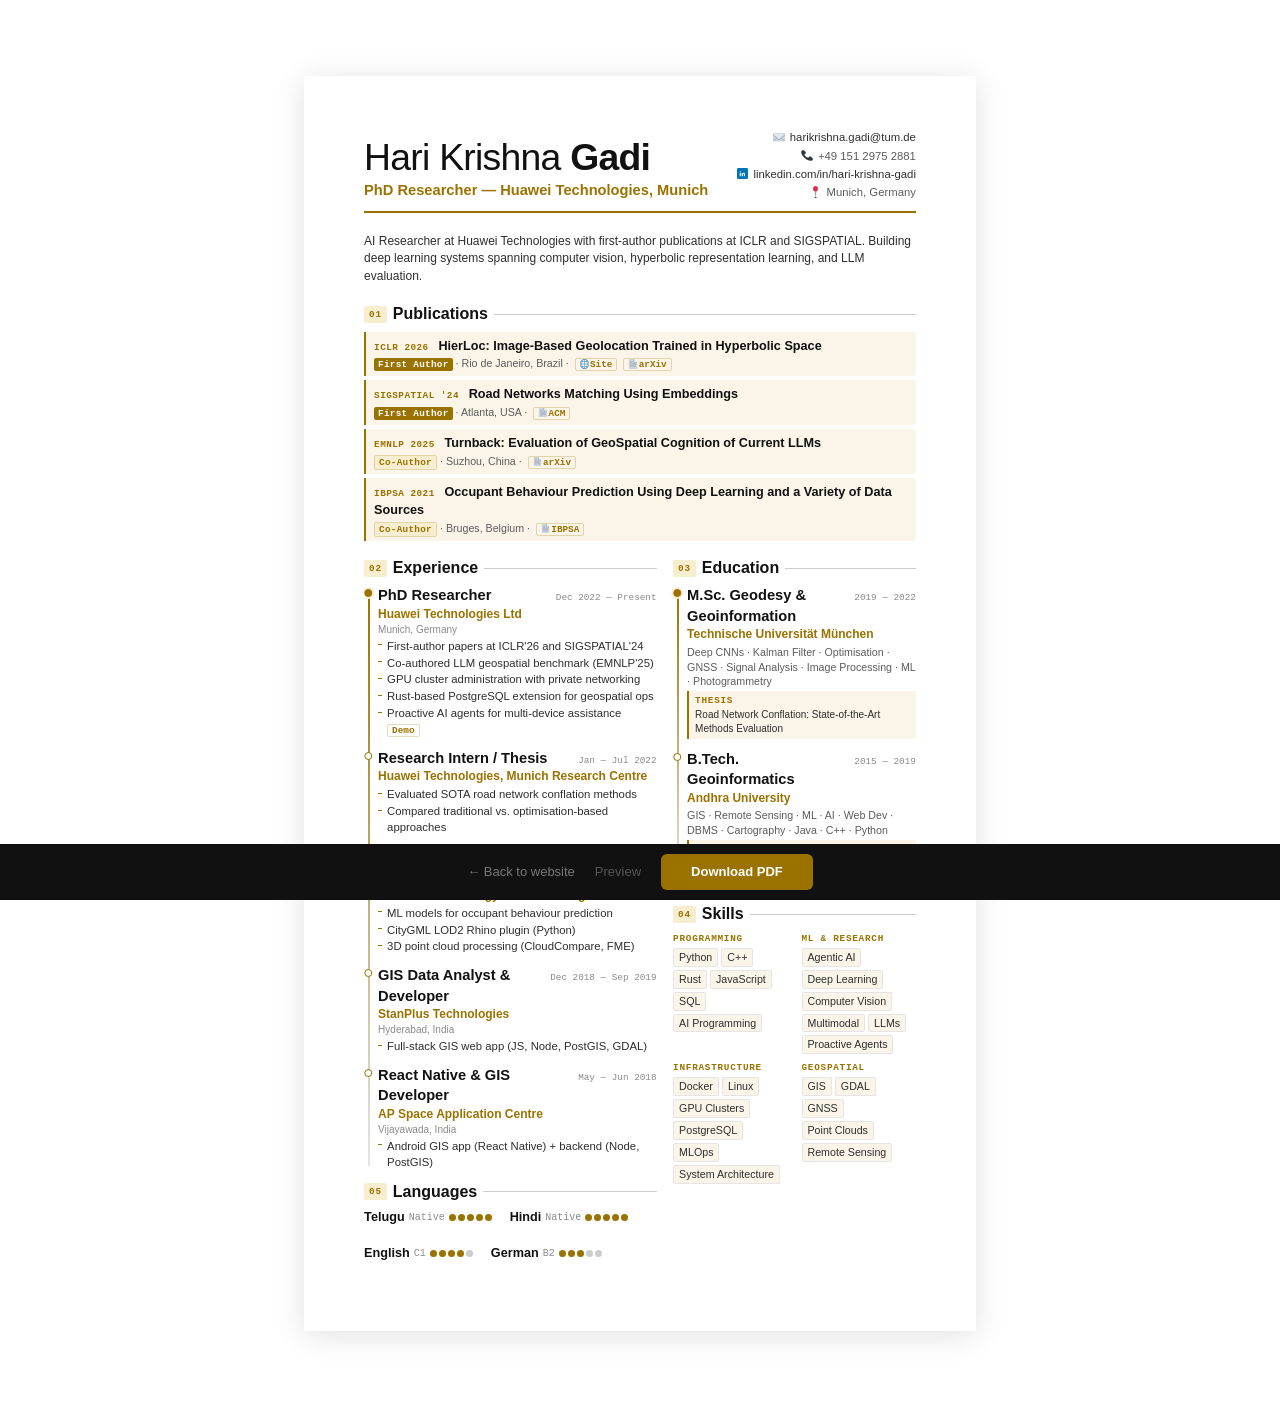
==== cv.html @ 28aafffc "Replace old site with personal portfolio Portfolio website with CV, publications, project demos (PAg" ====
<!DOCTYPE html>
<html lang="en">
<head>
<meta charset="UTF-8">
<title>Hari Krishna Gadi — CV</title>
<style>
  *, *::before, *::after { margin: 0; padding: 0; box-sizing: border-box; }

  @page {
    size: A4;
    margin: 14mm 16mm 12mm 16mm;
  }

  :root {
    --gold: #9a7200;
    --gold-pale: #f7edcf;
    --gold-bg: #faf5e8;
    --ink: #111;
    --ink-2: #2e2e2e;
    --ink-3: #5c5c5c;
    --ink-4: #8a8a8a;
    --rule: #ccc;
    --rule-lt: #e5e5e5;
    --white: #fff;
    --ff: -apple-system, "SF Pro Text", "Helvetica Neue", Helvetica, Arial, sans-serif;
    --fm: "SF Mono", Menlo, Consolas, "Liberation Mono", monospace;
  }

  body {
    font-family: var(--ff);
    font-size: 10pt;
    line-height: 1.4;
    color: var(--ink);
    background: var(--white);
    -webkit-print-color-adjust: exact;
    print-color-adjust: exact;
  }

  a { color: var(--gold); text-decoration: none; }

  /* ── SHEET (screen preview wrapper) ── */
  .sheet {
    width: 100%;
    max-width: 178mm; /* A4 minus margins: 210 - 16 - 16 */
    margin: 0 auto;
  }

  /* ── HEADER ── */
  .h-wrap {
    border-bottom: 2.5px solid var(--gold);
    padding-bottom: 10px;
    margin-bottom: 14px;
  }

  .h-row {
    display: flex;
    justify-content: space-between;
    align-items: flex-end;
  }

  .h-name {
    font-size: 28pt;
    font-weight: 300;
    letter-spacing: -0.02em;
    line-height: 1;
  }
  .h-name strong {
    font-weight: 800;
  }

  .h-title {
    font-size: 11pt;
    font-weight: 600;
    color: var(--gold);
    margin-top: 4px;
  }

  .h-info {
    text-align: right;
    font-size: 8.5pt;
    color: var(--ink-3);
    line-height: 1.6;
  }
  .h-info a { color: var(--ink-2); }

  /* ── ICONS ── */
  .ico {
    display: inline-block;
    width: 1em;
    height: 1em;
    vertical-align: -0.15em;
    margin-right: 2px;
  }

  /* ── SECTIONS ── */
  .s { margin-bottom: 16px; }

  .s-bar {
    display: flex;
    align-items: center;
    gap: 6px;
    margin-bottom: 6px;
  }

  .s-tag {
    font-family: var(--fm);
    font-size: 7pt;
    font-weight: 700;
    color: var(--gold);
    background: var(--gold-pale);
    padding: 2px 5px;
    border-radius: 2px;
    letter-spacing: 0.08em;
  }

  .s-label {
    font-size: 12pt;
    font-weight: 700;
    color: var(--ink);
  }

  .s-rule {
    flex: 1;
    height: 1px;
    background: var(--rule);
  }

  /* ── PUBLICATIONS ── */
  .p-list {
    display: block;
  }

  .p-card {
    display: block;
    padding: 5px 8px;
    border-left: 2.5px solid var(--gold);
    background: var(--gold-bg);
    border-radius: 0 3px 3px 0;
    margin-bottom: 4px;
  }

  .p-top {
    display: block;
  }

  .p-venue {
    font-family: var(--fm);
    font-size: 7pt;
    font-weight: 700;
    color: var(--gold);
    letter-spacing: 0.05em;
    text-transform: uppercase;
    margin-right: 6px;
  }

  .p-name {
    font-size: 9.5pt;
    font-weight: 600;
    color: var(--ink);
    line-height: 1.3;
  }

  .p-sub {
    font-size: 8pt;
    color: var(--ink-3);
    margin-top: 1px;
  }
  .p-author {
    font-family: var(--fm);
    font-size: 7pt;
    font-weight: 700;
    padding: 1px 4px;
    border-radius: 2px;
    letter-spacing: 0.03em;
  }
  .p-author-first {
    color: var(--white);
    background: var(--gold);
  }
  .p-author-co {
    color: var(--gold);
    background: var(--gold-pale);
    border: 1px solid rgba(154,114,0,0.2);
  }
  .p-sub a {
    font-family: var(--fm);
    font-size: 7pt;
    font-weight: 600;
    color: var(--gold);
    border: 1px solid rgba(154,114,0,0.25);
    padding: 0px 4px;
    border-radius: 2px;
    margin-left: 3px;
  }
  .p-sub .ico { margin-right: 1px; }

  /* ── TWO COLUMNS (float-based for WeasyPrint page breaking) ── */
  .two { overflow: hidden; }
  .two-left  { float: left; width: 53%; }
  .two-right { float: right; width: 44%; }

  /* ── TIMELINE ── */
  .tl {
    position: relative;
    padding-left: 14px;
  }

  .tl::after {
    content: "";
    position: absolute;
    left: 3.5px;
    top: 5px;
    bottom: 5px;
    width: 2px;
    background: linear-gradient(180deg, var(--gold) 0%, var(--rule-lt) 100%);
  }

  .t {
    position: relative;
    margin-bottom: 10px;
  }
  .t:last-child { margin-bottom: 0; }

  .t::before {
    content: "";
    position: absolute;
    left: -14px;
    top: 4px;
    width: 8px;
    height: 8px;
    border-radius: 50%;
    border: 1.5px solid var(--gold);
    background: var(--white);
    z-index: 1;
    transform: translateX(0.3px);
  }
  .t:first-child::before {
    background: var(--gold);
    box-shadow: 0 0 0 2px var(--gold-pale);
  }

  .t-row {
    display: flex;
    justify-content: space-between;
    align-items: baseline;
    gap: 6px;
  }

  .t-role {
    font-size: 11pt;
    font-weight: 700;
    color: var(--ink);
  }

  .t-when {
    font-family: var(--fm);
    font-size: 7pt;
    color: var(--ink-4);
    white-space: nowrap;
    flex-shrink: 0;
  }

  .t-org {
    font-size: 9pt;
    font-weight: 600;
    color: var(--gold);
  }

  .t-loc {
    font-size: 7.5pt;
    color: var(--ink-4);
  }

  .t-pts {
    list-style: none;
    margin-top: 2px;
  }

  .t-pts li {
    font-size: 8.5pt;
    color: var(--ink-2);
    padding-left: 9px;
    position: relative;
    line-height: 1.4;
    margin-bottom: 1px;
  }

  .t-pts li::before {
    content: "";
    position: absolute;
    left: 0;
    top: 5.5px;
    width: 4px;
    height: 1px;
    background: var(--gold);
  }

  /* ── EDUCATION ── */
  .e-courses {
    font-size: 8pt;
    color: var(--ink-3);
    line-height: 1.35;
    margin-top: 2px;
  }

  .e-box {
    margin-top: 3px;
    padding: 3px 6px;
    background: var(--gold-bg);
    border-left: 2px solid var(--gold);
    border-radius: 0 2px 2px 0;
  }

  .e-box-tag {
    font-family: var(--fm);
    font-size: 7pt;
    font-weight: 700;
    letter-spacing: 0.08em;
    text-transform: uppercase;
    color: var(--gold);
  }

  .e-box-txt {
    font-size: 7.5pt;
    color: var(--ink-2);
  }

  /* ── SKILLS ── */
  .sk-wrap {
    display: flex;
    flex-wrap: wrap;
    gap: 7px 14px;
  }

  .sk { width: calc(50% - 7px); }

  .sk-cat {
    font-family: var(--fm);
    font-size: 7pt;
    font-weight: 700;
    color: var(--gold);
    letter-spacing: 0.08em;
    text-transform: uppercase;
    margin-bottom: 3px;
  }

  .sk-tags { display: flex; flex-wrap: wrap; gap: 3px; }

  .sk-t {
    font-size: 8pt;
    color: var(--ink-2);
    background: var(--gold-bg);
    border: 1px solid var(--rule-lt);
    padding: 1px 5px;
    border-radius: 2px;
  }

  /* ── LANGUAGES ── */
  .l-row {
    display: flex;
    gap: 18px;
    flex-wrap: wrap;
  }

  .l-item {
    display: flex;
    align-items: center;
    gap: 4px;
  }

  .l-name {
    font-size: 9.5pt;
    font-weight: 600;
    color: var(--ink);
  }

  .l-lvl {
    font-family: var(--fm);
    font-size: 7.5pt;
    color: var(--ink-4);
  }

  .l-dots { display: flex; gap: 2px; }

  .l-dot {
    width: 7px;
    height: 7px;
    border-radius: 50%;
    background: var(--rule);
  }
  .l-dot.f { background: var(--gold); }

  /* ── SCREEN CHROME ── */
  @media screen {
    html { background: #e8e8e8; }
    body { padding: 20mm 16mm 70px 16mm; }
    .sheet {
      max-width: 178mm;
      padding: 14mm 16mm;
      background: #fff;
      box-shadow: 0 4px 30px rgba(0,0,0,0.12);
    }
  }

  .bar {
    position: fixed;
    bottom: 0; left: 0; right: 0;
    height: 56px;
    background: #111;
    display: flex;
    align-items: center;
    justify-content: center;
    gap: 20px;
    z-index: 999;
    font-family: var(--ff);
  }
  .bar a { font-size: 13px; color: #777; }
  .bar a:hover { color: var(--gold); }
  .bar span { font-size: 13px; color: #555; }

  @media print {
    .bar { display: none !important; }
    body { padding: 0; }
    html { background: #fff; }
    .sheet { box-shadow: none; margin: 0; padding: 0; max-width: none; }
  }
</style>
</head>
<body>

<div class="sheet" id="cv">

  <!-- HEADER -->
  <div class="h-wrap">
    <div class="h-row">
      <div>
        <div class="h-name">Hari Krishna <strong>Gadi</strong></div>
        <div class="h-title">PhD Researcher — Huawei Technologies, Munich</div>
      </div>
      <div class="h-info">
        <img class="ico" src="icons/tw-mail.svg" alt=""> <a href="mailto:harikrishna.gadi@tum.de">harikrishna.gadi@tum.de</a><br>
        <img class="ico" src="icons/tw-phone.svg" alt=""> +49 151 2975 2881<br>
        <img class="ico" src="icons/tw-linkedin.svg" alt=""> <a href="https://www.linkedin.com/in/hari-krishna-gadi-b75567138/">linkedin.com/in/hari-krishna-gadi</a><br>
        <img class="ico" src="icons/tw-location.svg" alt=""> Munich, Germany
      </div>
    </div>
  </div>

  <!-- SUMMARY -->
  <div style="font-size: 9pt; color: var(--ink-2); line-height: 1.45; margin-bottom: 12px; padding: 6px 0;">
    AI Researcher at Huawei Technologies with first-author publications at ICLR and SIGSPATIAL. Building deep learning systems spanning computer vision, hyperbolic representation learning, and LLM evaluation.
  </div>

  <!-- PUBLICATIONS -->
  <div class="s">
    <div class="s-bar">
      <span class="s-tag">01</span>
      <span class="s-label">Publications</span>
      <span class="s-rule"></span>
    </div>
    <div class="p-list">
      <div class="p-card">
        <div class="p-top">
          <span class="p-venue">ICLR 2026</span>
          <span class="p-name">HierLoc: Image-Based Geolocation Trained in Hyperbolic Space</span>
        </div>
        <div class="p-sub"><span class="p-author p-author-first">First Author</span> · Rio de Janeiro, Brazil · <a href="https://harikrishnagadi.github.io/iclr-website/"><img class="ico" src="icons/tw-globe.svg" alt="">Site</a> <a href="https://arxiv.org/abs/2601.23064"><img class="ico" src="icons/tw-paper.svg" alt="">arXiv</a></div>
      </div>
      <div class="p-card">
        <div class="p-top">
          <span class="p-venue">SIGSPATIAL '24</span>
          <span class="p-name">Road Networks Matching Using Embeddings</span>
        </div>
        <div class="p-sub"><span class="p-author p-author-first">First Author</span> · Atlanta, USA · <a href="https://dl.acm.org/doi/epdf/10.1145/3687123.3698283"><img class="ico" src="icons/tw-paper.svg" alt="">ACM</a></div>
      </div>
      <div class="p-card">
        <div class="p-top">
          <span class="p-venue">EMNLP 2025</span>
          <span class="p-name">Turnback: Evaluation of GeoSpatial Cognition of Current LLMs</span>
        </div>
        <div class="p-sub"><span class="p-author p-author-co">Co-Author</span> · Suzhou, China · <a href="https://arxiv.org/abs/2509.18173"><img class="ico" src="icons/tw-paper.svg" alt="">arXiv</a></div>
      </div>
      <div class="p-card">
        <div class="p-top">
          <span class="p-venue">IBPSA 2021</span>
          <span class="p-name">Occupant Behaviour Prediction Using Deep Learning and a Variety of Data Sources</span>
        </div>
        <div class="p-sub"><span class="p-author p-author-co">Co-Author</span> · Bruges, Belgium · <a href="https://publications.ibpsa.org/conference/paper/?id=bs2021_30345"><img class="ico" src="icons/tw-paper.svg" alt="">IBPSA</a></div>
      </div>
    </div>
  </div>

  <!-- TWO COLUMNS -->
  <div class="two">

    <!-- LEFT — EXPERIENCE -->
    <div class="two-left">
      <div class="s">
        <div class="s-bar">
          <span class="s-tag">02</span>
          <span class="s-label">Experience</span>
          <span class="s-rule"></span>
        </div>
        <div class="tl">
          <div class="t">
            <div class="t-row">
              <span class="t-role">PhD Researcher</span>
              <span class="t-when">Dec 2022 — Present</span>
            </div>
            <div class="t-org">Huawei Technologies Ltd</div>
            <div class="t-loc">Munich, Germany</div>
            <ul class="t-pts">
              <li>First-author papers at ICLR'26 and SIGSPATIAL'24</li>
              <li>Co-authored LLM geospatial benchmark (EMNLP'25)</li>
              <li>GPU cluster administration with private networking</li>
              <li>Rust-based PostgreSQL extension for geospatial ops</li>
              <li>Proactive AI agents for multi-device assistance <a href="pagents.html" style="font-family:var(--fm);font-size:7pt;font-weight:600;color:var(--gold);border:1px solid rgba(154,114,0,0.25);padding:0px 4px;border-radius:2px;">Demo</a></li>
            </ul>
          </div>
          <div class="t">
            <div class="t-row">
              <span class="t-role">Research Intern / Thesis</span>
              <span class="t-when">Jan — Jul 2022</span>
            </div>
            <div class="t-org">Huawei Technologies, Munich Research Centre</div>
            <ul class="t-pts">
              <li>Evaluated SOTA road network conflation methods</li>
              <li>Compared traditional vs. optimisation-based approaches</li>
            </ul>
          </div>
          <div class="t">
            <div class="t-row">
              <span class="t-role">Student Research Assistant</span>
              <span class="t-when">Jan 2020 — Jun 2022</span>
            </div>
            <div class="t-org">TU Munich — Energy Efficient Design</div>
            <ul class="t-pts">
              <li>ML models for occupant behaviour prediction</li>
              <li>CityGML LOD2 Rhino plugin (Python)</li>
              <li>3D point cloud processing (CloudCompare, FME)</li>
            </ul>
          </div>
          <div class="t">
            <div class="t-row">
              <span class="t-role">GIS Data Analyst & Developer</span>
              <span class="t-when">Dec 2018 — Sep 2019</span>
            </div>
            <div class="t-org">StanPlus Technologies</div>
            <div class="t-loc">Hyderabad, India</div>
            <ul class="t-pts">
              <li>Full-stack GIS web app (JS, Node, PostGIS, GDAL)</li>
            </ul>
          </div>
          <div class="t">
            <div class="t-row">
              <span class="t-role">React Native & GIS Developer</span>
              <span class="t-when">May — Jun 2018</span>
            </div>
            <div class="t-org">AP Space Application Centre</div>
            <div class="t-loc">Vijayawada, India</div>
            <ul class="t-pts">
              <li>Android GIS app (React Native) + backend (Node, PostGIS)</li>
            </ul>
          </div>
        </div>

        <!-- LANGUAGES (below experience) -->
        <div class="s" style="margin-top: 10px;">
          <div class="s-bar">
            <span class="s-tag">05</span>
            <span class="s-label">Languages</span>
            <span class="s-rule"></span>
          </div>
          <div class="l-row">
            <div class="l-item">
              <span class="l-name">Telugu</span><span class="l-lvl">Native</span>
              <div class="l-dots"><div class="l-dot f"></div><div class="l-dot f"></div><div class="l-dot f"></div><div class="l-dot f"></div><div class="l-dot f"></div></div>
            </div>
            <div class="l-item">
              <span class="l-name">Hindi</span><span class="l-lvl">Native</span>
              <div class="l-dots"><div class="l-dot f"></div><div class="l-dot f"></div><div class="l-dot f"></div><div class="l-dot f"></div><div class="l-dot f"></div></div>
            </div>
            <div class="l-item">
              <span class="l-name">English</span><span class="l-lvl">C1</span>
              <div class="l-dots"><div class="l-dot f"></div><div class="l-dot f"></div><div class="l-dot f"></div><div class="l-dot f"></div><div class="l-dot"></div></div>
            </div>
            <div class="l-item">
              <span class="l-name">German</span><span class="l-lvl">B2</span>
              <div class="l-dots"><div class="l-dot f"></div><div class="l-dot f"></div><div class="l-dot f"></div><div class="l-dot"></div><div class="l-dot"></div></div>
            </div>
          </div>
        </div>

      </div>
    </div>

    <!-- RIGHT — EDUCATION, SKILLS -->
    <div class="two-right">

      <div class="s">
        <div class="s-bar">
          <span class="s-tag">03</span>
          <span class="s-label">Education</span>
          <span class="s-rule"></span>
        </div>
        <div class="tl">
          <div class="t">
            <div class="t-row">
              <span class="t-role">M.Sc. Geodesy & Geoinformation</span>
              <span class="t-when">2019 — 2022</span>
            </div>
            <div class="t-org">Technische Universität München</div>
            <div class="e-courses">Deep CNNs · Kalman Filter · Optimisation · GNSS · Signal Analysis · Image Processing · ML · Photogrammetry</div>
            <div class="e-box">
              <div class="e-box-tag">Thesis</div>
              <div class="e-box-txt">Road Network Conflation: State-of-the-Art Methods Evaluation</div>
            </div>
          </div>
          <div class="t">
            <div class="t-row">
              <span class="t-role">B.Tech. Geoinformatics</span>
              <span class="t-when">2015 — 2019</span>
            </div>
            <div class="t-org">Andhra University</div>
            <div class="e-courses">GIS · Remote Sensing · ML · AI · Web Dev · DBMS · Cartography · Java · C++ · Python</div>
            <div class="e-box">
              <div class="e-box-tag">Project</div>
              <div class="e-box-txt">Real-time traffic analysis via YOLO transfer learning</div>
            </div>
          </div>
        </div>
      </div>

      <div class="s">
        <div class="s-bar">
          <span class="s-tag">04</span>
          <span class="s-label">Skills</span>
          <span class="s-rule"></span>
        </div>
        <div class="sk-wrap">
          <div class="sk">
            <div class="sk-cat">Programming</div>
            <div class="sk-tags">
              <span class="sk-t">Python</span><span class="sk-t">C++</span><span class="sk-t">Rust</span><span class="sk-t">JavaScript</span><span class="sk-t">SQL</span><span class="sk-t">AI Programming</span>
            </div>
          </div>
          <div class="sk">
            <div class="sk-cat">ML & Research</div>
            <div class="sk-tags">
              <span class="sk-t">Agentic AI</span><span class="sk-t">Deep Learning</span><span class="sk-t">Computer Vision</span><span class="sk-t">Multimodal</span><span class="sk-t">LLMs</span><span class="sk-t">Proactive Agents</span>
            </div>
          </div>
          <div class="sk">
            <div class="sk-cat">Infrastructure</div>
            <div class="sk-tags">
              <span class="sk-t">Docker</span><span class="sk-t">Linux</span><span class="sk-t">GPU Clusters</span><span class="sk-t">PostgreSQL</span><span class="sk-t">MLOps</span><span class="sk-t">System Architecture</span>
            </div>
          </div>
          <div class="sk">
            <div class="sk-cat">Geospatial</div>
            <div class="sk-tags">
              <span class="sk-t">GIS</span><span class="sk-t">GDAL</span><span class="sk-t">GNSS</span><span class="sk-t">Point Clouds</span><span class="sk-t">Remote Sensing</span>
            </div>
          </div>
        </div>
      </div>

    </div>
  </div>


</div>

<!-- TOOLBAR -->
<div class="bar" id="toolbar">
  <a href="index.html">← Back to website</a>
  <span>Preview</span>
  <a href="Hari_Krishna_Gadi_CV.pdf" download style="font-family:var(--ff);font-size:13px;font-weight:600;color:#fff;background:var(--gold);border:none;padding:9px 30px;border-radius:6px;text-decoration:none;">Download PDF</a>
</div>

</body>
</html>
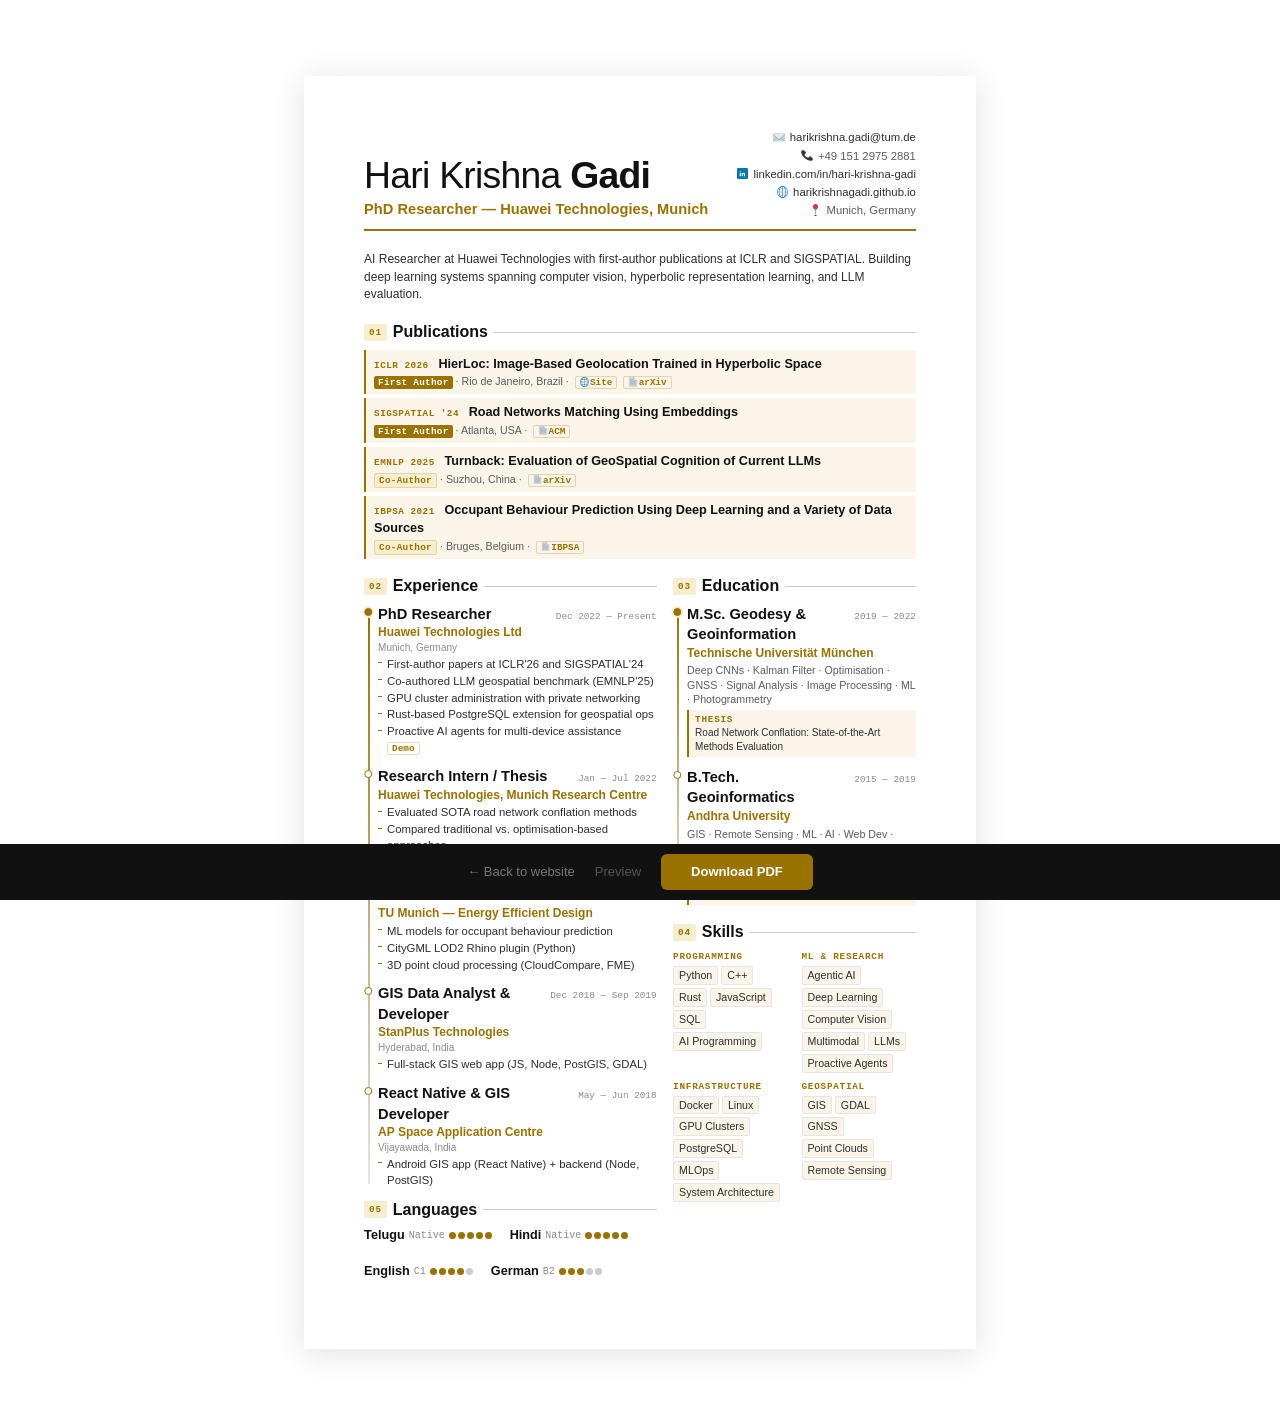
==== commit 0027330c: "Fix demo2 description, pipeline layout, add website link to CV - Demo 2 now correctly describes Proa" ====
--- a/cv.html
+++ b/cv.html
@@ -441,6 +441,7 @@
         <img class="ico" src="icons/tw-mail.svg" alt=""> <a href="mailto:harikrishna.gadi@tum.de">harikrishna.gadi@tum.de</a><br>
         <img class="ico" src="icons/tw-phone.svg" alt=""> +49 151 2975 2881<br>
         <img class="ico" src="icons/tw-linkedin.svg" alt=""> <a href="https://www.linkedin.com/in/hari-krishna-gadi-b75567138/">linkedin.com/in/hari-krishna-gadi</a><br>
+        <img class="ico" src="icons/tw-globe.svg" alt=""> <a href="https://harikrishnagadi.github.io">harikrishnagadi.github.io</a><br>
         <img class="ico" src="icons/tw-location.svg" alt=""> Munich, Germany
       </div>
     </div>
